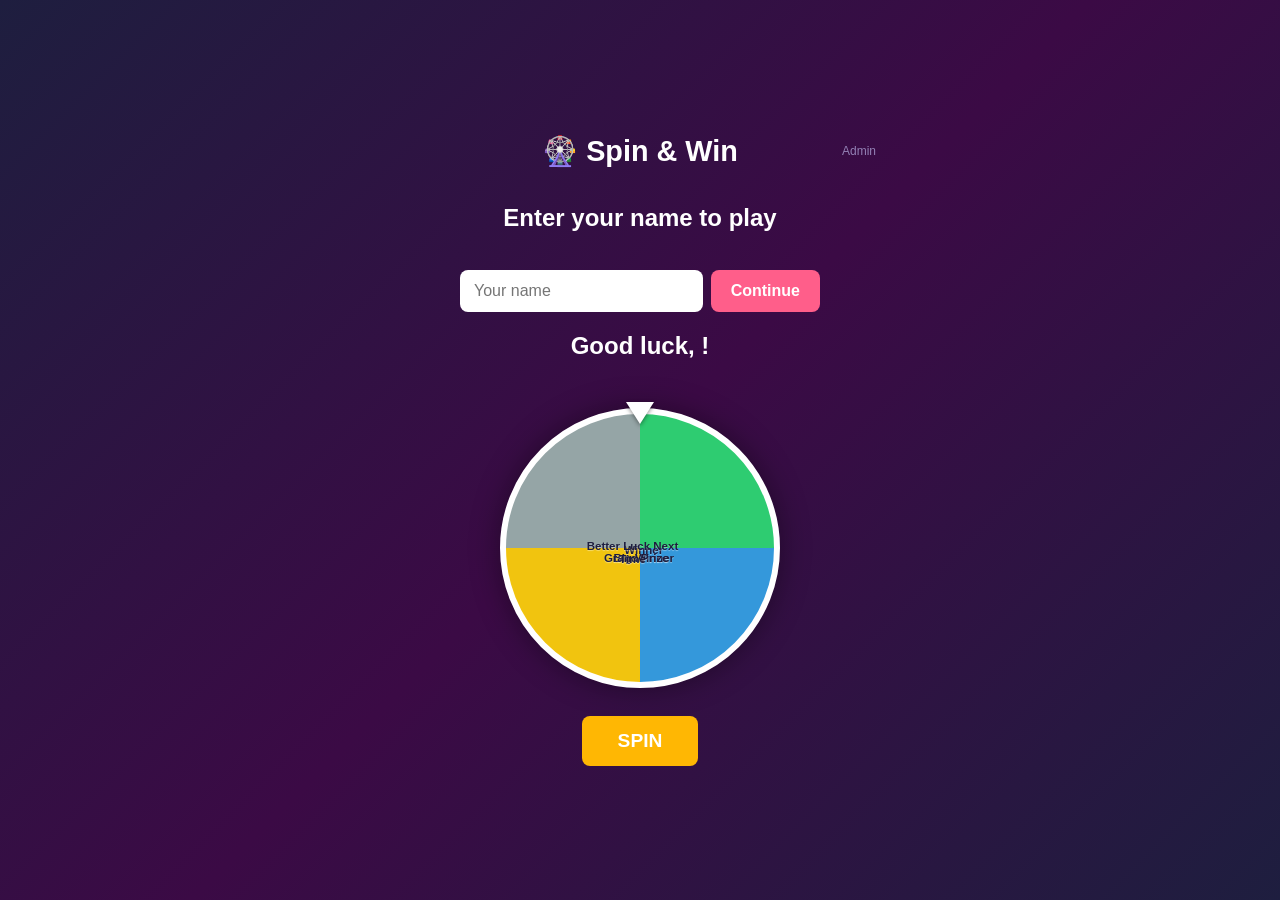
==== index.html @ fb4f9f44 "Add spin-to-win game with admin panel and GitHub Pages deployment Static name-entry -> spin wheel ga" ====
<!DOCTYPE html>
<html lang="en">
<head>
<meta charset="UTF-8" />
<meta name="viewport" content="width=device-width, initial-scale=1.0" />
<title>Spin &amp; Win</title>
<link rel="stylesheet" href="styles.css" />
</head>
<body>
  <canvas id="confetti-canvas"></canvas>

  <main class="container">
    <header class="header">
      <h1>🎡 Spin &amp; Win</h1>
      <a class="admin-link" href="admin.html">Admin</a>
    </header>

    <section id="name-screen" class="screen">
      <h2>Enter your name to play</h2>
      <form id="name-form">
        <input id="player-name" type="text" maxlength="30" placeholder="Your name" required autocomplete="off" />
        <button type="submit">Continue</button>
      </form>
    </section>

    <section id="game-screen" class="screen" hidden>
      <h2>Good luck, <span id="player-name-display"></span>!</h2>

      <div class="wheel-wrapper">
        <div class="pointer"></div>
        <div id="wheel" class="wheel"></div>
      </div>

      <button id="spin-btn" type="button">SPIN</button>

      <div id="result" class="result" hidden></div>

      <button id="play-again-btn" type="button" hidden>Play Again</button>
    </section>
  </main>

  <script src="config.js"></script>
  <script src="confetti.js"></script>
  <script src="app.js"></script>
</body>
</html>
---- styles.css ----
* {
  box-sizing: border-box;
}

body {
  margin: 0;
  min-height: 100vh;
  font-family: 'Segoe UI', Tahoma, Verdana, sans-serif;
  background: linear-gradient(135deg, #1e1e3f, #3b0a45, #1e1e3f);
  color: #fff;
  display: flex;
  align-items: center;
  justify-content: center;
}

#confetti-canvas {
  position: fixed;
  top: 0;
  left: 0;
  pointer-events: none;
  z-index: 50;
}

.container {
  width: 100%;
  max-width: 520px;
  padding: 24px;
  text-align: center;
}

.header {
  display: flex;
  align-items: center;
  justify-content: center;
  position: relative;
  margin-bottom: 16px;
}

.header h1 {
  margin: 0;
  font-size: 1.8rem;
}

.admin-link {
  position: absolute;
  right: 0;
  font-size: 0.75rem;
  color: #cfcfff;
  text-decoration: none;
  opacity: 0.6;
}

.admin-link:hover {
  opacity: 1;
}

.screen {
  display: flex;
  flex-direction: column;
  align-items: center;
  gap: 18px;
}

#name-form {
  display: flex;
  gap: 8px;
  width: 100%;
  max-width: 360px;
}

#name-form input {
  flex: 1;
  padding: 12px 14px;
  border-radius: 8px;
  border: none;
  font-size: 1rem;
}

button {
  padding: 12px 20px;
  border-radius: 8px;
  border: none;
  background: #ff5e8a;
  color: #fff;
  font-size: 1rem;
  font-weight: 600;
  cursor: pointer;
  transition: transform 0.15s ease, background 0.15s ease;
}

button:hover:not(:disabled) {
  background: #ff7da1;
  transform: translateY(-1px);
}

button:disabled {
  opacity: 0.6;
  cursor: not-allowed;
}

.wheel-wrapper {
  position: relative;
  width: 280px;
  height: 280px;
  margin: 10px auto;
}

.pointer {
  position: absolute;
  top: -6px;
  left: 50%;
  transform: translateX(-50%);
  width: 0;
  height: 0;
  border-left: 14px solid transparent;
  border-right: 14px solid transparent;
  border-top: 22px solid #fff;
  z-index: 10;
  filter: drop-shadow(0 2px 2px rgba(0, 0, 0, 0.4));
}

.wheel {
  width: 100%;
  height: 100%;
  border-radius: 50%;
  border: 6px solid #fff;
  position: relative;
  transition: transform 4s cubic-bezier(0.17, 0.84, 0.42, 1);
  box-shadow: 0 0 30px rgba(0, 0, 0, 0.4);
}

.wheel-label {
  position: absolute;
  top: 50%;
  left: 50%;
  width: 110px;
  margin-left: -55px;
  text-align: center;
  font-size: 0.72rem;
  font-weight: 700;
  color: #1e1e3f;
  text-shadow: 0 1px 1px rgba(255, 255, 255, 0.4);
  transform-origin: top center;
  line-height: 1.1;
}

#spin-btn {
  font-size: 1.2rem;
  padding: 14px 36px;
  background: #ffb703;
}

#spin-btn:hover:not(:disabled) {
  background: #ffc933;
}

.result {
  font-size: 1.4rem;
  font-weight: 700;
  padding: 12px 20px;
  border-radius: 10px;
  background: rgba(255, 255, 255, 0.1);
}

.result.grandPrize {
  color: #f1c40f;
}

.result.bigWinner {
  color: #3498db;
}

.result.winner {
  color: #2ecc71;
}

.result.betterLuck {
  color: #bdbdbd;
}
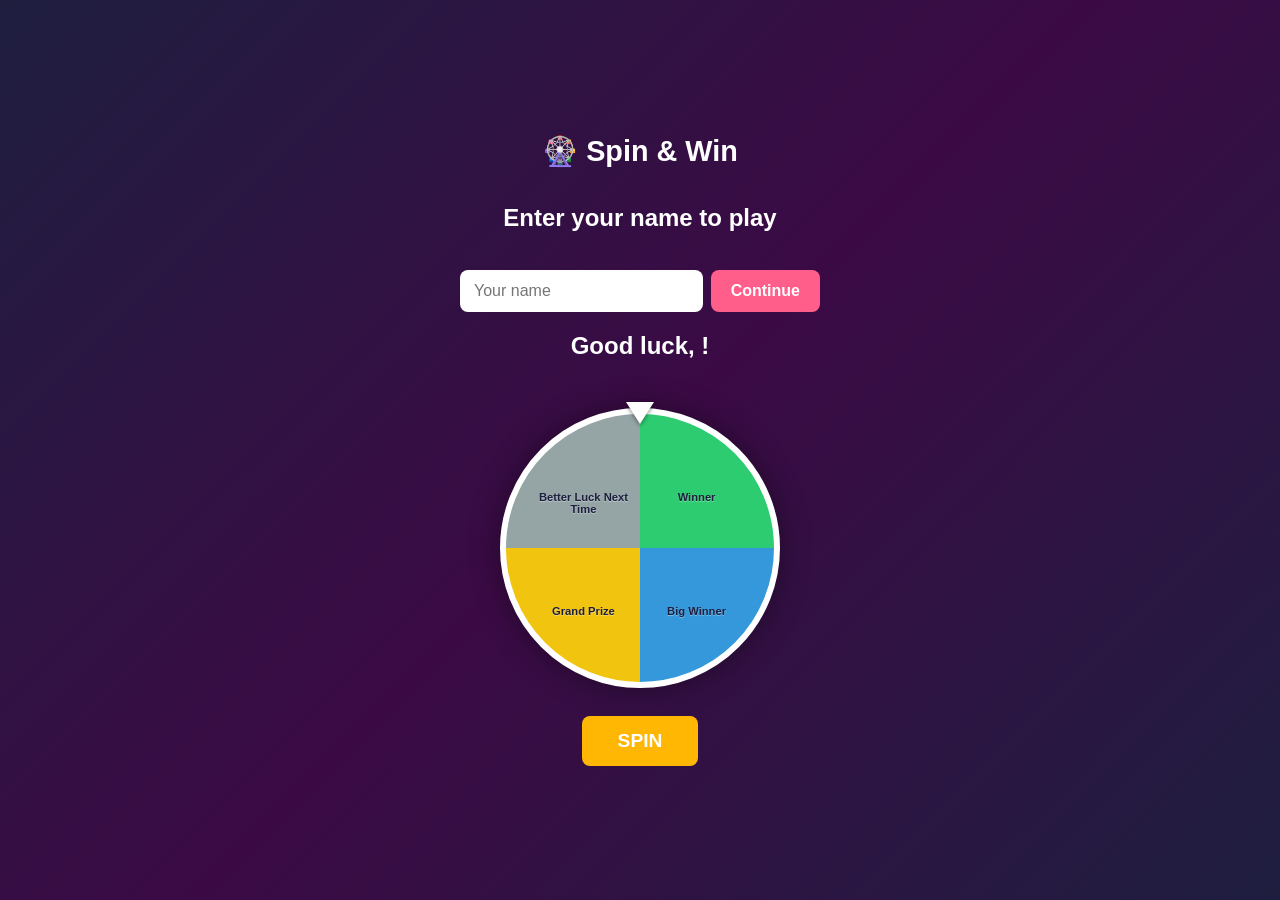
==== commit d7f11efe: "Remove admin panel and fix wheel label alignment Removed the password-protected admin page (admin.ht" ====
--- a/index.html
+++ b/index.html
@@ -12,7 +12,6 @@
   <main class="container">
     <header class="header">
       <h1>🎡 Spin &amp; Win</h1>
-      <a class="admin-link" href="admin.html">Admin</a>
     </header>
 
     <section id="name-screen" class="screen">
--- a/styles.css
+++ b/styles.css
@@ -39,19 +39,6 @@
 .header h1 {
   margin: 0;
   font-size: 1.8rem;
-}
-
-.admin-link {
-  position: absolute;
-  right: 0;
-  font-size: 0.75rem;
-  color: #cfcfff;
-  text-decoration: none;
-  opacity: 0.6;
-}
-
-.admin-link:hover {
-  opacity: 1;
 }
 
 .screen {
@@ -133,15 +120,16 @@
   position: absolute;
   top: 50%;
   left: 50%;
-  width: 110px;
-  margin-left: -55px;
+  width: 92px;
+  margin-left: -46px;
   text-align: center;
-  font-size: 0.72rem;
+  font-size: 0.7rem;
   font-weight: 700;
   color: #1e1e3f;
   text-shadow: 0 1px 1px rgba(255, 255, 255, 0.4);
   transform-origin: top center;
   line-height: 1.1;
+  pointer-events: none;
 }
 
 #spin-btn {
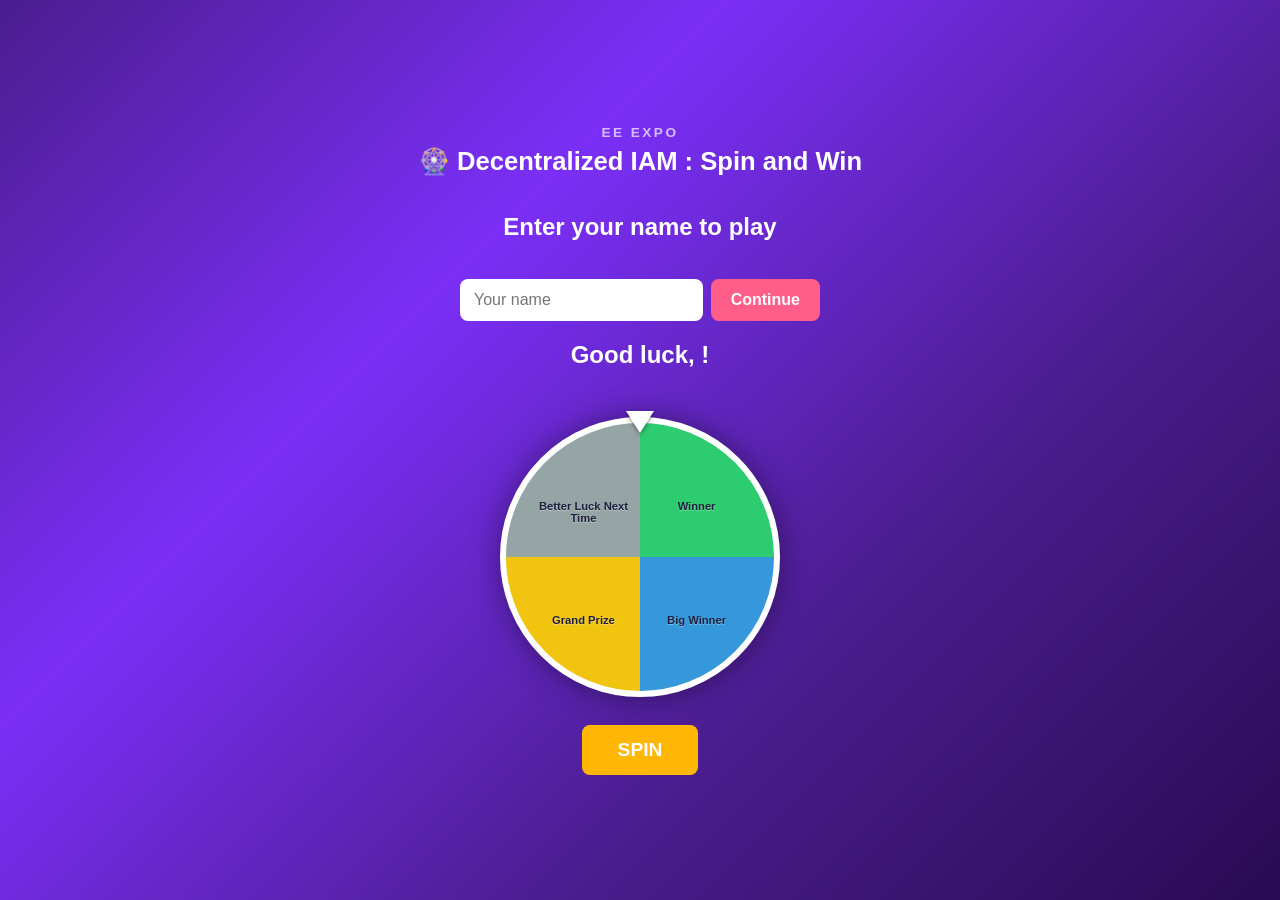
==== commit 63aa2e87: "Rebrand to Decentralized IAM Spin and Win with purple theme Updated the page title and heading to "D" ====
--- a/index.html
+++ b/index.html
@@ -3,7 +3,7 @@
 <head>
 <meta charset="UTF-8" />
 <meta name="viewport" content="width=device-width, initial-scale=1.0" />
-<title>Spin &amp; Win</title>
+<title>Decentralized IAM : Spin and Win — EE Expo</title>
 <link rel="stylesheet" href="styles.css" />
 </head>
 <body>
@@ -11,7 +11,8 @@
 
   <main class="container">
     <header class="header">
-      <h1>🎡 Spin &amp; Win</h1>
+      <div class="brand">EE Expo</div>
+      <h1>🎡 Decentralized IAM : Spin and Win</h1>
     </header>
 
     <section id="name-screen" class="screen">
--- a/styles.css
+++ b/styles.css
@@ -6,7 +6,8 @@
   margin: 0;
   min-height: 100vh;
   font-family: 'Segoe UI', Tahoma, Verdana, sans-serif;
-  background: linear-gradient(135deg, #1e1e3f, #3b0a45, #1e1e3f);
+  background: linear-gradient(135deg, #4b1d8f, #7b2ff7, #4b1d8f, #2a0a52);
+  background-attachment: fixed;
   color: #fff;
   display: flex;
   align-items: center;
@@ -30,15 +31,27 @@
 
 .header {
   display: flex;
+  flex-direction: column;
   align-items: center;
   justify-content: center;
   position: relative;
   margin-bottom: 16px;
+  gap: 6px;
+}
+
+.brand {
+  font-size: 0.85rem;
+  font-weight: 700;
+  letter-spacing: 0.18em;
+  text-transform: uppercase;
+  color: #e8d6ff;
+  opacity: 0.85;
 }
 
 .header h1 {
   margin: 0;
-  font-size: 1.8rem;
+  font-size: 1.6rem;
+  line-height: 1.2;
 }
 
 .screen {
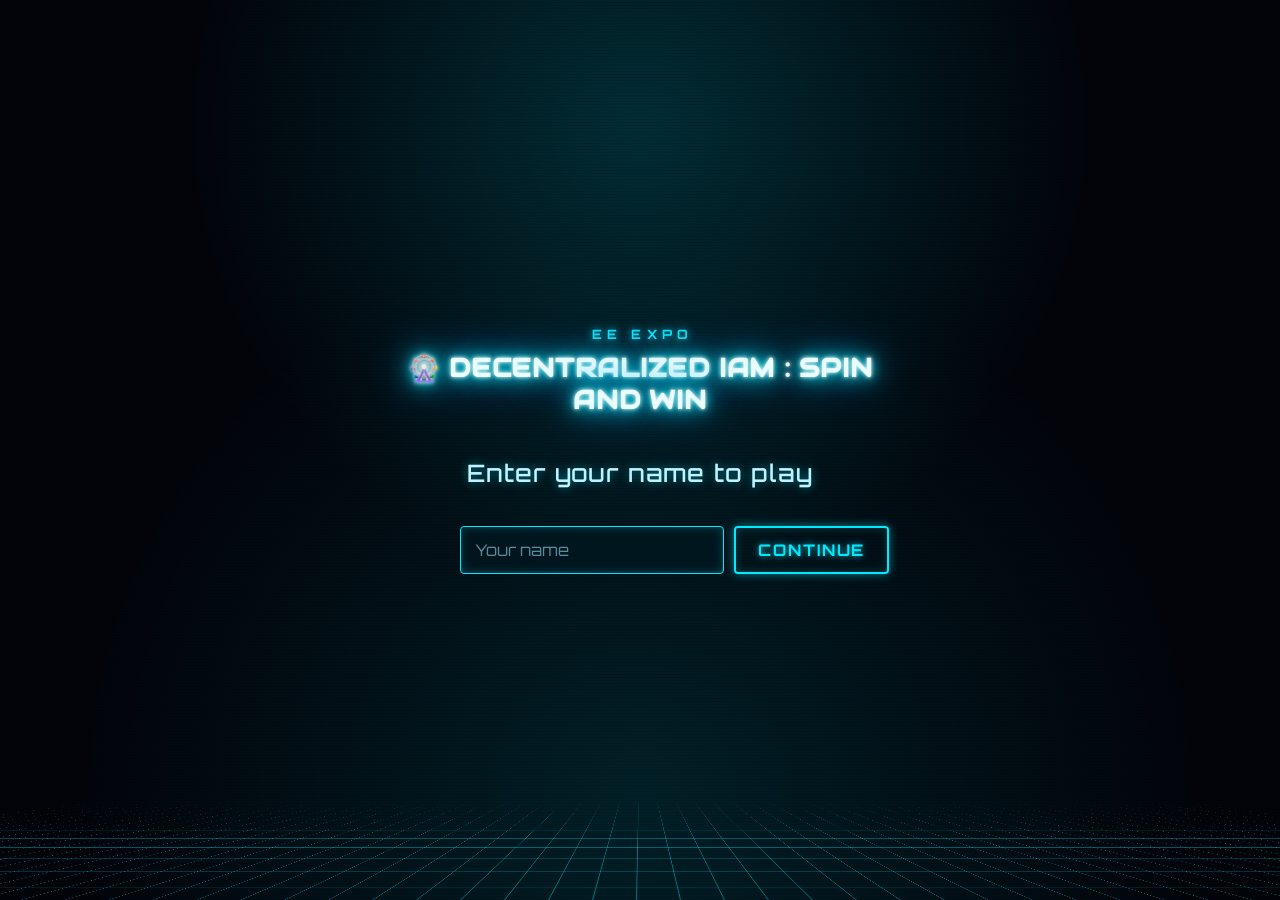
==== commit 3ac65fa9: "Apply TRON theme: neon grid background, glowing text, neon wheel Restyled the game with a TRON/synth" ====
--- a/index.html
+++ b/index.html
@@ -4,6 +4,9 @@
 <meta charset="UTF-8" />
 <meta name="viewport" content="width=device-width, initial-scale=1.0" />
 <title>Decentralized IAM : Spin and Win — EE Expo</title>
+<link rel="preconnect" href="https://fonts.googleapis.com" />
+<link rel="preconnect" href="https://fonts.gstatic.com" crossorigin />
+<link href="https://fonts.googleapis.com/css2?family=Audiowide&family=Orbitron:wght@400;500;700;900&display=swap" rel="stylesheet" />
 <link rel="stylesheet" href="styles.css" />
 </head>
 <body>
--- a/styles.css
+++ b/styles.css
@@ -1,17 +1,66 @@
 * {
   box-sizing: border-box;
+}
+
+[hidden] {
+  display: none !important;
 }
 
 body {
   margin: 0;
   min-height: 100vh;
-  font-family: 'Segoe UI', Tahoma, Verdana, sans-serif;
-  background: linear-gradient(135deg, #4b1d8f, #7b2ff7, #4b1d8f, #2a0a52);
+  font-family: 'Orbitron', 'Segoe UI', Tahoma, sans-serif;
+  color: #d6fbff;
+  background-color: #02040a;
+  background-image:
+    radial-gradient(circle at 50% 14%, rgba(0, 234, 255, 0.18), transparent 45%),
+    radial-gradient(circle at 50% 88%, rgba(0, 234, 255, 0.12), transparent 55%);
   background-attachment: fixed;
-  color: #fff;
   display: flex;
   align-items: center;
   justify-content: center;
+  overflow-x: hidden;
+}
+
+/* TRON perspective grid */
+body::before {
+  content: '';
+  position: fixed;
+  left: -50%;
+  right: -50%;
+  bottom: 0;
+  height: 62vh;
+  background-image:
+    linear-gradient(rgba(0, 234, 255, 0.45) 1px, transparent 1px),
+    linear-gradient(90deg, rgba(0, 234, 255, 0.45) 1px, transparent 1px);
+  background-size: 44px 44px;
+  transform: perspective(320px) rotateX(62deg);
+  transform-origin: bottom center;
+  z-index: 0;
+  pointer-events: none;
+  animation: gridmove 3.5s linear infinite;
+  -webkit-mask-image: linear-gradient(to top, #000 35%, transparent 92%);
+  mask-image: linear-gradient(to top, #000 35%, transparent 92%);
+}
+
+/* scanline overlay */
+body::after {
+  content: '';
+  position: fixed;
+  inset: 0;
+  z-index: 0;
+  pointer-events: none;
+  background: repeating-linear-gradient(
+    to bottom,
+    rgba(0, 0, 0, 0) 0,
+    rgba(0, 0, 0, 0) 2px,
+    rgba(0, 0, 0, 0.18) 3px
+  );
+}
+
+@keyframes gridmove {
+  from { background-position: 0 0; }
+  to { background-position: 0 44px; }
 }
 
 #confetti-canvas {
@@ -23,6 +72,8 @@
 }
 
 .container {
+  position: relative;
+  z-index: 1;
   width: 100%;
   max-width: 520px;
   padding: 24px;
@@ -35,23 +86,39 @@
   align-items: center;
   justify-content: center;
   position: relative;
-  margin-bottom: 16px;
-  gap: 6px;
+  margin-bottom: 22px;
+  gap: 10px;
 }
 
 .brand {
-  font-size: 0.85rem;
+  font-size: 0.8rem;
   font-weight: 700;
-  letter-spacing: 0.18em;
-  text-transform: uppercase;
-  color: #e8d6ff;
-  opacity: 0.85;
+  letter-spacing: 0.4em;
+  text-transform: uppercase;
+  color: #00eaff;
+  text-shadow: 0 0 8px rgba(0, 234, 255, 0.9);
+  padding-left: 0.4em;
 }
 
 .header h1 {
   margin: 0;
+  font-family: 'Audiowide', 'Orbitron', sans-serif;
   font-size: 1.6rem;
-  line-height: 1.2;
+  line-height: 1.25;
+  text-transform: uppercase;
+  letter-spacing: 0.03em;
+  color: #eafdff;
+  text-shadow:
+    0 0 4px #fff,
+    0 0 12px #00eaff,
+    0 0 26px #00eaff,
+    0 0 48px #008cff;
+  animation: flicker 4.5s infinite;
+}
+
+@keyframes flicker {
+  0%, 19%, 21%, 55%, 57%, 100% { opacity: 1; }
+  20%, 56% { opacity: 0.82; }
 }
 
 .screen {
@@ -61,9 +128,16 @@
   gap: 18px;
 }
 
+h2 {
+  font-weight: 500;
+  letter-spacing: 0.05em;
+  color: #bff4ff;
+  text-shadow: 0 0 10px rgba(0, 234, 255, 0.5);
+}
+
 #name-form {
   display: flex;
-  gap: 8px;
+  gap: 10px;
   width: 100%;
   max-width: 360px;
 }
@@ -71,30 +145,49 @@
 #name-form input {
   flex: 1;
   padding: 12px 14px;
-  border-radius: 8px;
-  border: none;
+  border-radius: 4px;
+  border: 1px solid #00eaff;
+  background: rgba(0, 24, 34, 0.6);
+  color: #eafdff;
+  font-family: 'Orbitron', sans-serif;
   font-size: 1rem;
+  box-shadow: inset 0 0 10px rgba(0, 234, 255, 0.25);
+}
+
+#name-form input::placeholder {
+  color: rgba(150, 220, 235, 0.6);
+}
+
+#name-form input:focus {
+  outline: none;
+  box-shadow: inset 0 0 10px rgba(0, 234, 255, 0.35), 0 0 12px rgba(0, 234, 255, 0.6);
 }
 
 button {
-  padding: 12px 20px;
-  border-radius: 8px;
-  border: none;
-  background: #ff5e8a;
-  color: #fff;
+  padding: 12px 22px;
+  border-radius: 4px;
+  border: 2px solid #00eaff;
+  background: transparent;
+  color: #00eaff;
+  font-family: 'Orbitron', sans-serif;
   font-size: 1rem;
-  font-weight: 600;
+  font-weight: 700;
+  letter-spacing: 0.12em;
+  text-transform: uppercase;
   cursor: pointer;
-  transition: transform 0.15s ease, background 0.15s ease;
+  text-shadow: 0 0 6px rgba(0, 234, 255, 0.8);
+  box-shadow: 0 0 10px rgba(0, 234, 255, 0.5), inset 0 0 10px rgba(0, 234, 255, 0.2);
+  transition: transform 0.15s ease, background 0.15s ease, box-shadow 0.15s ease;
 }
 
 button:hover:not(:disabled) {
-  background: #ff7da1;
+  background: rgba(0, 234, 255, 0.15);
+  box-shadow: 0 0 18px rgba(0, 234, 255, 0.9), inset 0 0 14px rgba(0, 234, 255, 0.35);
   transform: translateY(-1px);
 }
 
 button:disabled {
-  opacity: 0.6;
+  opacity: 0.45;
   cursor: not-allowed;
 }
 
@@ -107,74 +200,94 @@
 
 .pointer {
   position: absolute;
-  top: -6px;
+  top: -8px;
   left: 50%;
   transform: translateX(-50%);
   width: 0;
   height: 0;
   border-left: 14px solid transparent;
   border-right: 14px solid transparent;
-  border-top: 22px solid #fff;
+  border-top: 24px solid #00eaff;
   z-index: 10;
-  filter: drop-shadow(0 2px 2px rgba(0, 0, 0, 0.4));
+  filter: drop-shadow(0 0 6px #00eaff);
 }
 
 .wheel {
   width: 100%;
   height: 100%;
   border-radius: 50%;
-  border: 6px solid #fff;
-  position: relative;
+  border: 4px solid #00eaff;
+  position: relative;
+  background-color: #02040a;
   transition: transform 4s cubic-bezier(0.17, 0.84, 0.42, 1);
-  box-shadow: 0 0 30px rgba(0, 0, 0, 0.4);
+  box-shadow:
+    0 0 25px rgba(0, 234, 255, 0.7),
+    inset 0 0 25px rgba(0, 234, 255, 0.4);
+}
+
+/* glowing neon spokes between segments */
+.wheel::after {
+  content: '';
+  position: absolute;
+  inset: 0;
+  border-radius: 50%;
+  background: repeating-conic-gradient(
+    from -0.4deg,
+    rgba(0, 234, 255, 0.95) 0deg 0.8deg,
+    transparent 0.8deg 90deg
+  );
+  mix-blend-mode: screen;
+  filter: drop-shadow(0 0 3px #00eaff);
+  pointer-events: none;
+  z-index: 1;
 }
 
 .wheel-label {
   position: absolute;
   top: 50%;
   left: 50%;
-  width: 92px;
-  margin-left: -46px;
+  width: 96px;
+  margin-left: -48px;
   text-align: center;
-  font-size: 0.7rem;
-  font-weight: 700;
-  color: #1e1e3f;
-  text-shadow: 0 1px 1px rgba(255, 255, 255, 0.4);
+  font-family: 'Audiowide', 'Orbitron', sans-serif;
+  font-size: 0.6rem;
+  letter-spacing: 0.06em;
+  text-transform: uppercase;
   transform-origin: top center;
-  line-height: 1.1;
-  pointer-events: none;
+  line-height: 1.25;
+  pointer-events: none;
+  z-index: 2;
 }
 
 #spin-btn {
-  font-size: 1.2rem;
-  padding: 14px 36px;
-  background: #ffb703;
-}
-
-#spin-btn:hover:not(:disabled) {
-  background: #ffc933;
+  font-family: 'Audiowide', 'Orbitron', sans-serif;
+  font-size: 1.3rem;
+  letter-spacing: 0.2em;
+  padding: 14px 44px;
 }
 
 .result {
+  font-family: 'Audiowide', 'Orbitron', sans-serif;
   font-size: 1.4rem;
-  font-weight: 700;
-  padding: 12px 20px;
-  border-radius: 10px;
-  background: rgba(255, 255, 255, 0.1);
+  padding: 14px 22px;
+  border-radius: 4px;
+  border: 1px solid currentColor;
+  background: rgba(0, 16, 24, 0.55);
+  text-shadow: 0 0 12px currentColor;
 }
 
 .result.grandPrize {
-  color: #f1c40f;
+  color: #ffb300;
 }
 
 .result.bigWinner {
-  color: #3498db;
+  color: #2d9bff;
 }
 
 .result.winner {
-  color: #2ecc71;
+  color: #39ff14;
 }
 
 .result.betterLuck {
-  color: #bdbdbd;
-}
+  color: #9fb3c8;
+}
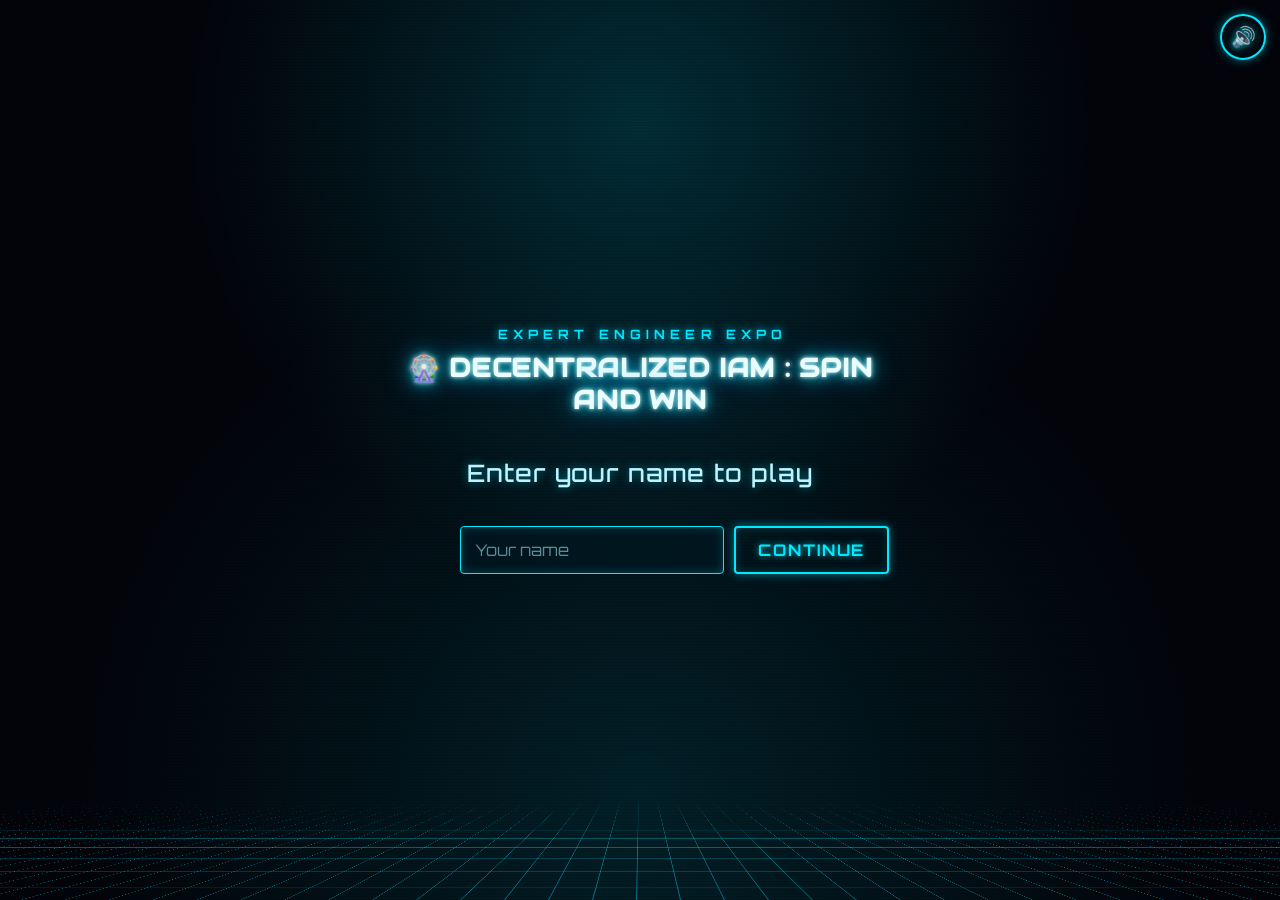
==== commit 01cb3662: "Add synthwave soundtrack with mute toggle; tweak brand and title glow Added a self-contained Web Aud" ====
--- a/index.html
+++ b/index.html
@@ -3,7 +3,7 @@
 <head>
 <meta charset="UTF-8" />
 <meta name="viewport" content="width=device-width, initial-scale=1.0" />
-<title>Decentralized IAM : Spin and Win — EE Expo</title>
+<title>Decentralized IAM : Spin and Win — Expert Engineer Expo</title>
 <link rel="preconnect" href="https://fonts.googleapis.com" />
 <link rel="preconnect" href="https://fonts.gstatic.com" crossorigin />
 <link href="https://fonts.googleapis.com/css2?family=Audiowide&family=Orbitron:wght@400;500;700;900&display=swap" rel="stylesheet" />
@@ -12,9 +12,11 @@
 <body>
   <canvas id="confetti-canvas"></canvas>
 
+  <button id="mute-btn" class="mute-btn" type="button" aria-label="Mute music">🔊</button>
+
   <main class="container">
     <header class="header">
-      <div class="brand">EE Expo</div>
+      <div class="brand">Expert Engineer Expo</div>
       <h1>🎡 Decentralized IAM : Spin and Win</h1>
     </header>
 
@@ -44,6 +46,7 @@
 
   <script src="config.js"></script>
   <script src="confetti.js"></script>
+  <script src="music.js"></script>
   <script src="app.js"></script>
 </body>
 </html>
--- a/styles.css
+++ b/styles.css
@@ -71,6 +71,26 @@
   z-index: 50;
 }
 
+.mute-btn {
+  position: fixed;
+  top: 14px;
+  right: 14px;
+  z-index: 60;
+  width: 46px;
+  height: 46px;
+  padding: 0;
+  font-size: 1.25rem;
+  line-height: 1;
+  letter-spacing: normal;
+  border-radius: 50%;
+  border: 2px solid #00eaff;
+  background: rgba(0, 16, 24, 0.6);
+  box-shadow: 0 0 10px rgba(0, 234, 255, 0.5);
+  display: flex;
+  align-items: center;
+  justify-content: center;
+}
+
 .container {
   position: relative;
   z-index: 1;
@@ -109,10 +129,10 @@
   letter-spacing: 0.03em;
   color: #eafdff;
   text-shadow:
-    0 0 4px #fff,
-    0 0 12px #00eaff,
-    0 0 26px #00eaff,
-    0 0 48px #008cff;
+    0 0 4px rgba(255, 255, 255, 0.85),
+    0 0 11px rgba(0, 234, 255, 0.8),
+    0 0 22px rgba(0, 234, 255, 0.55),
+    0 0 34px rgba(0, 140, 255, 0.45);
   animation: flicker 4.5s infinite;
 }
 
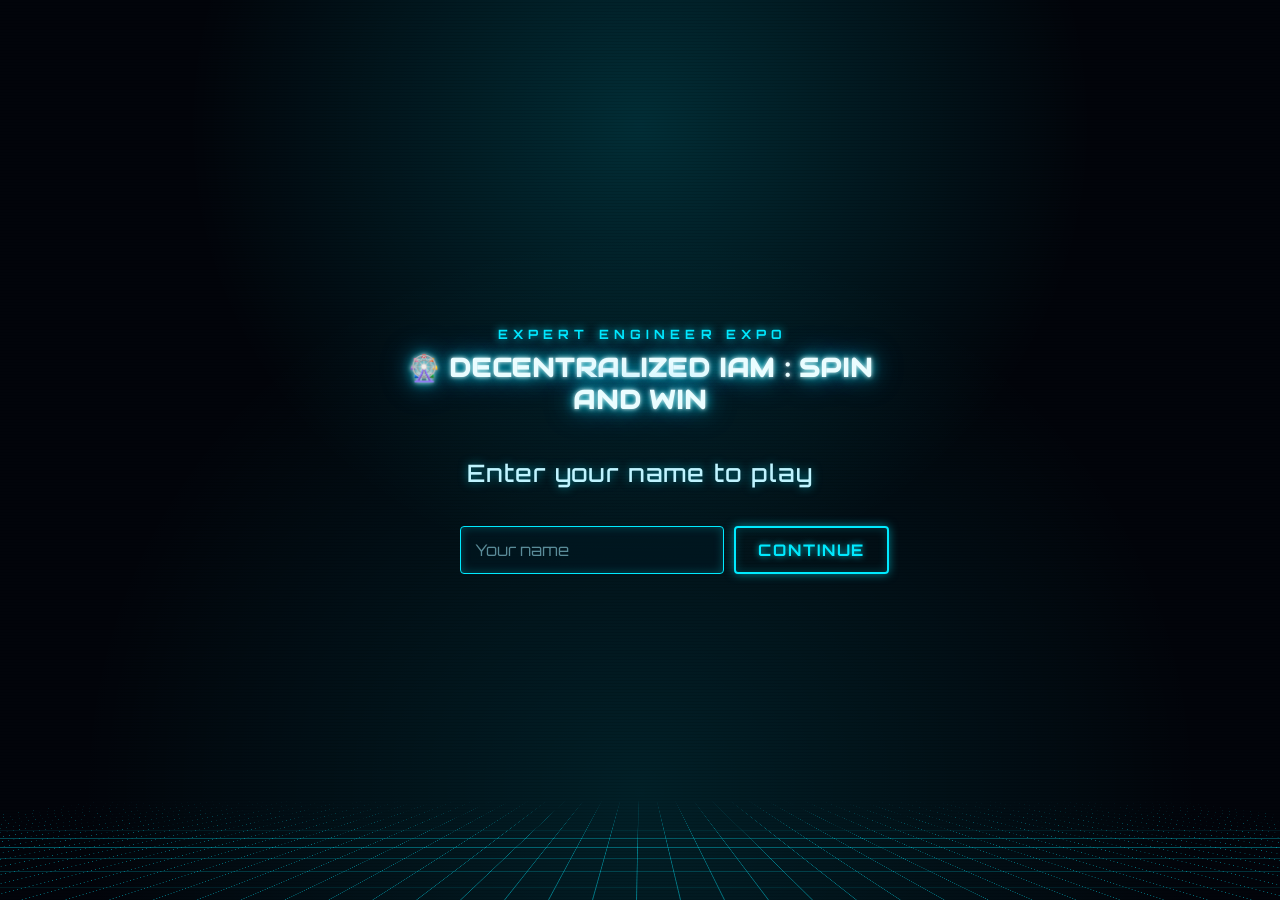
==== commit 141d7fed: "Remove sound feature; keep wheel labels upright after spin Removed the Web Audio soundtrack, mute bu" ====
--- a/index.html
+++ b/index.html
@@ -11,8 +11,6 @@
 </head>
 <body>
   <canvas id="confetti-canvas"></canvas>
-
-  <button id="mute-btn" class="mute-btn" type="button" aria-label="Mute music">🔊</button>
 
   <main class="container">
     <header class="header">
@@ -46,7 +44,6 @@
 
   <script src="config.js"></script>
   <script src="confetti.js"></script>
-  <script src="music.js"></script>
   <script src="app.js"></script>
 </body>
 </html>
--- a/styles.css
+++ b/styles.css
@@ -71,26 +71,6 @@
   z-index: 50;
 }
 
-.mute-btn {
-  position: fixed;
-  top: 14px;
-  right: 14px;
-  z-index: 60;
-  width: 46px;
-  height: 46px;
-  padding: 0;
-  font-size: 1.25rem;
-  line-height: 1;
-  letter-spacing: normal;
-  border-radius: 50%;
-  border: 2px solid #00eaff;
-  background: rgba(0, 16, 24, 0.6);
-  box-shadow: 0 0 10px rgba(0, 234, 255, 0.5);
-  display: flex;
-  align-items: center;
-  justify-content: center;
-}
-
 .container {
   position: relative;
   z-index: 1;
@@ -268,15 +248,20 @@
   left: 50%;
   width: 96px;
   margin-left: -48px;
+  transform-origin: top center;
+  pointer-events: none;
+  z-index: 2;
+}
+
+.label-text {
   text-align: center;
   font-family: 'Audiowide', 'Orbitron', sans-serif;
   font-size: 0.6rem;
   letter-spacing: 0.06em;
   text-transform: uppercase;
-  transform-origin: top center;
   line-height: 1.25;
-  pointer-events: none;
-  z-index: 2;
+  transform-origin: center;
+  transition: transform 4s cubic-bezier(0.17, 0.84, 0.42, 1);
 }
 
 #spin-btn {
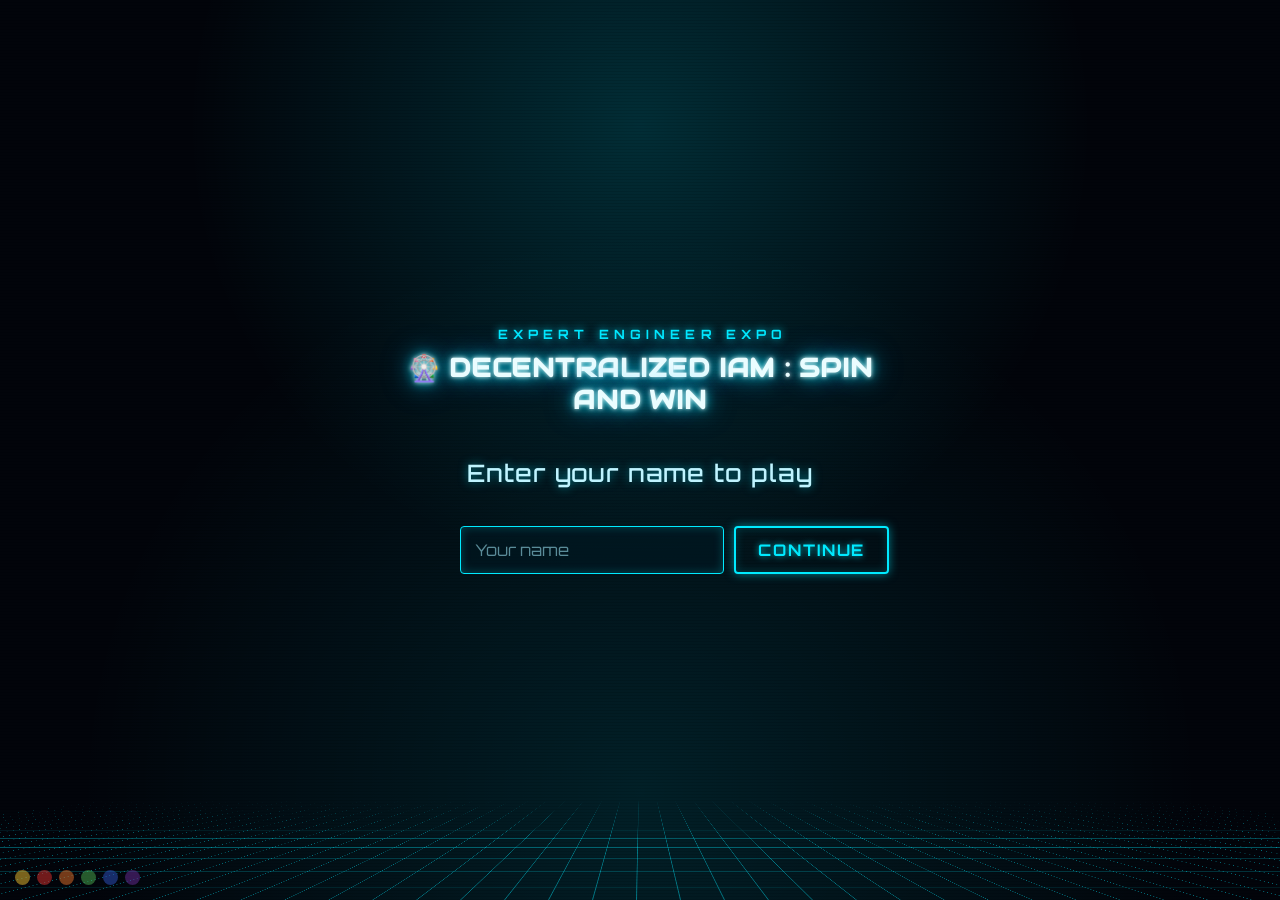
==== commit a4feac6b: "Redesign wheel as 6-option casino style with discreet preset control Rebuilt the wheel to match the " ====
--- a/index.html
+++ b/index.html
@@ -6,7 +6,7 @@
 <title>Decentralized IAM : Spin and Win — Expert Engineer Expo</title>
 <link rel="preconnect" href="https://fonts.googleapis.com" />
 <link rel="preconnect" href="https://fonts.gstatic.com" crossorigin />
-<link href="https://fonts.googleapis.com/css2?family=Audiowide&family=Orbitron:wght@400;500;700;900&display=swap" rel="stylesheet" />
+<link href="https://fonts.googleapis.com/css2?family=Audiowide&family=Fredoka:wght@500;600;700&family=Orbitron:wght@400;500;700;900&display=swap" rel="stylesheet" />
 <link rel="stylesheet" href="styles.css" />
 </head>
 <body>
@@ -30,8 +30,10 @@
       <h2>Good luck, <span id="player-name-display"></span>!</h2>
 
       <div class="wheel-wrapper">
+        <div class="wheel-ring" id="wheel-ring"></div>
+        <div id="wheel" class="wheel"></div>
+        <div class="wheel-hub">★</div>
         <div class="pointer"></div>
-        <div id="wheel" class="wheel"></div>
       </div>
 
       <button id="spin-btn" type="button">SPIN</button>
@@ -42,6 +44,9 @@
     </section>
   </main>
 
+  <!-- Discreet operator control: tap a colour to preset the next result. -->
+  <div id="rig-control" class="rig-control" aria-hidden="true"></div>
+
   <script src="config.js"></script>
   <script src="confetti.js"></script>
   <script src="app.js"></script>
--- a/styles.css
+++ b/styles.css
@@ -193,75 +193,135 @@
 
 .wheel-wrapper {
   position: relative;
-  width: 280px;
-  height: 280px;
+  width: 320px;
+  height: 320px;
+  max-width: 86vw;
+  max-height: 86vw;
   margin: 10px auto;
 }
 
+/* ornate gold ring around the wheel */
+.wheel-ring {
+  position: absolute;
+  inset: 0;
+  border-radius: 50%;
+  background:
+    radial-gradient(circle at 50% 32%, #fff0b8, #f3c53b 42%, #dca722 66%, #b07d15 100%);
+  box-shadow:
+    0 8px 22px rgba(0, 0, 0, 0.55),
+    inset 0 0 12px rgba(120, 78, 0, 0.5),
+    inset 0 0 0 2px rgba(255, 240, 190, 0.4);
+  z-index: 1;
+}
+
+.rivet {
+  position: absolute;
+  top: 50%;
+  left: 50%;
+  width: 8px;
+  height: 8px;
+  margin: -4px;
+  border-radius: 50%;
+  background: radial-gradient(circle at 35% 30%, #fff6cf, #caa027 70%, #9a7815);
+  box-shadow: 0 1px 1px rgba(0, 0, 0, 0.4);
+  transform-origin: center;
+}
+
+.wheel {
+  position: absolute;
+  inset: 18px;
+  border-radius: 50%;
+  background: #14141d;
+  transition: transform 4s cubic-bezier(0.17, 0.84, 0.42, 1);
+  box-shadow: inset 0 0 0 2px rgba(0, 0, 0, 0.35);
+  z-index: 2;
+}
+
+.seg-label {
+  position: absolute;
+  top: 50%;
+  left: 50%;
+  width: 86px;
+  margin-left: -43px;
+  transform-origin: top center;
+  pointer-events: none;
+  z-index: 3;
+}
+
+.seg-label-inner {
+  transition: transform 4s cubic-bezier(0.17, 0.84, 0.42, 1);
+  transform-origin: center;
+  text-align: center;
+}
+
+.seg-text {
+  font-family: 'Fredoka', 'Poppins', 'Segoe UI', sans-serif;
+  font-weight: 700;
+  font-size: 0.72rem;
+  line-height: 1.05;
+  color: #fff;
+  letter-spacing: 0.02em;
+  text-shadow: 0 1px 2px rgba(0, 0, 0, 0.55);
+}
+
+.seg-icon {
+  margin-top: 3px;
+  font-size: 1.15rem;
+  line-height: 1;
+  filter: drop-shadow(0 1px 1px rgba(0, 0, 0, 0.4));
+}
+
+/* dark centre hub with a gold star */
+.wheel-hub {
+  position: absolute;
+  top: 50%;
+  left: 50%;
+  width: 62px;
+  height: 62px;
+  transform: translate(-50%, -50%);
+  border-radius: 50%;
+  background: radial-gradient(circle at 50% 38%, #33333f, #14141d 75%);
+  border: 3px solid #f3c53b;
+  display: flex;
+  align-items: center;
+  justify-content: center;
+  color: #f3c53b;
+  font-size: 26px;
+  z-index: 6;
+  box-shadow: 0 2px 8px rgba(0, 0, 0, 0.55), inset 0 0 6px rgba(0, 0, 0, 0.4);
+}
+
+/* red pointer pin */
 .pointer {
   position: absolute;
-  top: -8px;
+  top: -10px;
+  left: 50%;
+  transform: translateX(-50%);
+  z-index: 8;
+}
+
+.pointer::before {
+  content: '';
+  display: block;
+  width: 30px;
+  height: 30px;
+  border-radius: 50%;
+  background: radial-gradient(circle at 36% 30%, #ff7369, #d22b2b 70%);
+  border: 3px solid #f3c53b;
+  box-sizing: border-box;
+}
+
+.pointer::after {
+  content: '';
+  position: absolute;
+  top: 25px;
   left: 50%;
   transform: translateX(-50%);
   width: 0;
   height: 0;
-  border-left: 14px solid transparent;
-  border-right: 14px solid transparent;
-  border-top: 24px solid #00eaff;
-  z-index: 10;
-  filter: drop-shadow(0 0 6px #00eaff);
-}
-
-.wheel {
-  width: 100%;
-  height: 100%;
-  border-radius: 50%;
-  border: 4px solid #00eaff;
-  position: relative;
-  background-color: #02040a;
-  transition: transform 4s cubic-bezier(0.17, 0.84, 0.42, 1);
-  box-shadow:
-    0 0 25px rgba(0, 234, 255, 0.7),
-    inset 0 0 25px rgba(0, 234, 255, 0.4);
-}
-
-/* glowing neon spokes between segments */
-.wheel::after {
-  content: '';
-  position: absolute;
-  inset: 0;
-  border-radius: 50%;
-  background: repeating-conic-gradient(
-    from -0.4deg,
-    rgba(0, 234, 255, 0.95) 0deg 0.8deg,
-    transparent 0.8deg 90deg
-  );
-  mix-blend-mode: screen;
-  filter: drop-shadow(0 0 3px #00eaff);
-  pointer-events: none;
-  z-index: 1;
-}
-
-.wheel-label {
-  position: absolute;
-  top: 50%;
-  left: 50%;
-  width: 96px;
-  margin-left: -48px;
-  transform-origin: top center;
-  pointer-events: none;
-  z-index: 2;
-}
-
-.label-text {
-  text-align: center;
-  font-family: 'Audiowide', 'Orbitron', sans-serif;
-  font-size: 0.6rem;
-  letter-spacing: 0.06em;
-  text-transform: uppercase;
-  line-height: 1.25;
-  transform-origin: center;
-  transition: transform 4s cubic-bezier(0.17, 0.84, 0.42, 1);
+  border-left: 9px solid transparent;
+  border-right: 9px solid transparent;
+  border-top: 15px solid #d22b2b;
 }
 
 #spin-btn {
@@ -272,27 +332,40 @@
 }
 
 .result {
-  font-family: 'Audiowide', 'Orbitron', sans-serif;
+  font-family: 'Fredoka', 'Audiowide', sans-serif;
+  font-weight: 700;
   font-size: 1.4rem;
   padding: 14px 22px;
-  border-radius: 4px;
-  border: 1px solid currentColor;
-  background: rgba(0, 16, 24, 0.55);
+  border-radius: 10px;
+  border: 2px solid currentColor;
+  background: rgba(0, 0, 0, 0.45);
   text-shadow: 0 0 12px currentColor;
 }
 
-.result.grandPrize {
-  color: #ffb300;
-}
-
-.result.bigWinner {
-  color: #2d9bff;
-}
-
-.result.winner {
-  color: #39ff14;
-}
-
-.result.betterLuck {
-  color: #9fb3c8;
-}
+/* discreet operator control in the corner */
+.rig-control {
+  position: fixed;
+  left: 10px;
+  bottom: 10px;
+  z-index: 70;
+  display: flex;
+  gap: 7px;
+  padding: 5px;
+  opacity: 0.5;
+}
+
+.rig-dot {
+  width: 15px;
+  height: 15px;
+  padding: 0;
+  border: none;
+  border-radius: 50%;
+  cursor: pointer;
+  box-shadow: none;
+  transition: opacity 0.12s ease;
+}
+
+.rig-dot:hover:not(:disabled) {
+  transform: none;
+  box-shadow: none;
+}
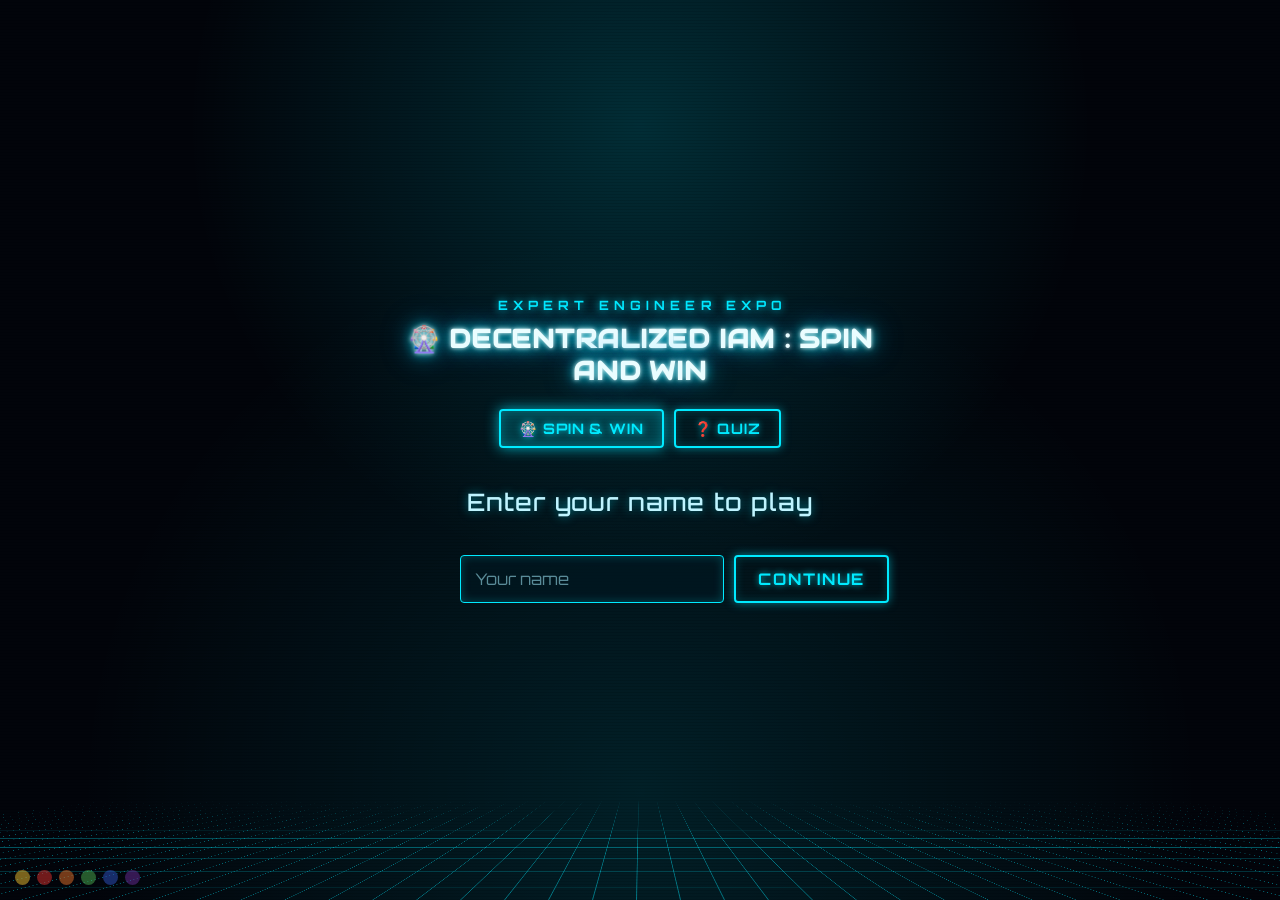
==== commit 53d8896e: "Add Quiz tab with a 4-question decentralized auth quiz Added a tab switcher (Spin & Win / Quiz) in t" ====
--- a/index.html
+++ b/index.html
@@ -18,6 +18,12 @@
       <h1>🎡 Decentralized IAM : Spin and Win</h1>
     </header>
 
+    <nav class="tabs">
+      <button type="button" class="tab active" data-tab="spin">🎡 Spin &amp; Win</button>
+      <button type="button" class="tab" data-tab="quiz">❓ Quiz</button>
+    </nav>
+
+    <div id="spin-panel" class="panel">
     <section id="name-screen" class="screen">
       <h2>Enter your name to play</h2>
       <form id="name-form">
@@ -42,6 +48,16 @@
 
       <button id="play-again-btn" type="button" hidden>Play Again</button>
     </section>
+    </div>
+
+    <div id="quiz-panel" class="panel" hidden>
+      <h2>Decentralized Authentication Quiz</h2>
+      <p class="quiz-intro">Answer all four questions, then submit to see your score.</p>
+      <form id="quiz-form"></form>
+      <button id="quiz-submit" type="button">Submit Answers</button>
+      <div id="quiz-result" class="result" hidden></div>
+      <button id="quiz-retry" type="button" hidden>Try Again</button>
+    </div>
   </main>
 
   <!-- Discreet operator control: tap a colour to preset the next result. -->
@@ -50,5 +66,6 @@
   <script src="config.js"></script>
   <script src="confetti.js"></script>
   <script src="app.js"></script>
+  <script src="quiz.js"></script>
 </body>
 </html>
--- a/styles.css
+++ b/styles.css
@@ -362,10 +362,108 @@
   border-radius: 50%;
   cursor: pointer;
   box-shadow: none;
-  transition: opacity 0.12s ease;
-}
-
-.rig-dot:hover:not(:disabled) {
+  outline: none;
+  -webkit-tap-highlight-color: transparent;
+}
+
+.rig-dot:hover:not(:disabled),
+.rig-dot:focus,
+.rig-dot:active {
   transform: none;
   box-shadow: none;
-}
+  outline: none;
+  opacity: inherit;
+}
+
+/* ---- Tabs ---- */
+.tabs {
+  display: flex;
+  gap: 10px;
+  justify-content: center;
+  margin-bottom: 20px;
+}
+
+.tab {
+  padding: 8px 18px;
+  font-size: 0.9rem;
+  letter-spacing: 0.06em;
+}
+
+.tab.active {
+  background: rgba(0, 234, 255, 0.18);
+  box-shadow: 0 0 14px rgba(0, 234, 255, 0.7), inset 0 0 12px rgba(0, 234, 255, 0.3);
+}
+
+.panel {
+  display: flex;
+  flex-direction: column;
+  align-items: center;
+  gap: 18px;
+  width: 100%;
+}
+
+/* ---- Quiz ---- */
+.quiz-intro {
+  margin: -4px 0 4px;
+  font-size: 0.85rem;
+  color: #bff4ff;
+  opacity: 0.85;
+}
+
+#quiz-form {
+  width: 100%;
+  max-width: 470px;
+}
+
+.quiz-q {
+  text-align: left;
+  background: rgba(0, 20, 30, 0.5);
+  border: 1px solid rgba(0, 234, 255, 0.5);
+  border-radius: 8px;
+  padding: 14px 16px;
+  margin-bottom: 14px;
+  box-shadow: inset 0 0 10px rgba(0, 234, 255, 0.12);
+}
+
+.quiz-q-title {
+  font-family: 'Orbitron', sans-serif;
+  font-weight: 700;
+  color: #eafdff;
+  margin-bottom: 10px;
+  font-size: 0.92rem;
+  line-height: 1.3;
+}
+
+.quiz-opt {
+  display: flex;
+  align-items: center;
+  gap: 10px;
+  padding: 7px 8px;
+  border-radius: 6px;
+  cursor: pointer;
+  color: #cfeff6;
+  font-size: 0.88rem;
+  line-height: 1.25;
+  transition: background 0.12s ease;
+}
+
+.quiz-opt input {
+  accent-color: #00eaff;
+  width: 16px;
+  height: 16px;
+  flex-shrink: 0;
+}
+
+.quiz-opt:hover {
+  background: rgba(0, 234, 255, 0.08);
+}
+
+.quiz-opt.correct {
+  background: rgba(57, 255, 20, 0.16);
+  color: #d3ffc7;
+}
+
+.quiz-opt.wrong {
+  background: rgba(224, 50, 46, 0.18);
+  color: #ffc7c5;
+}
